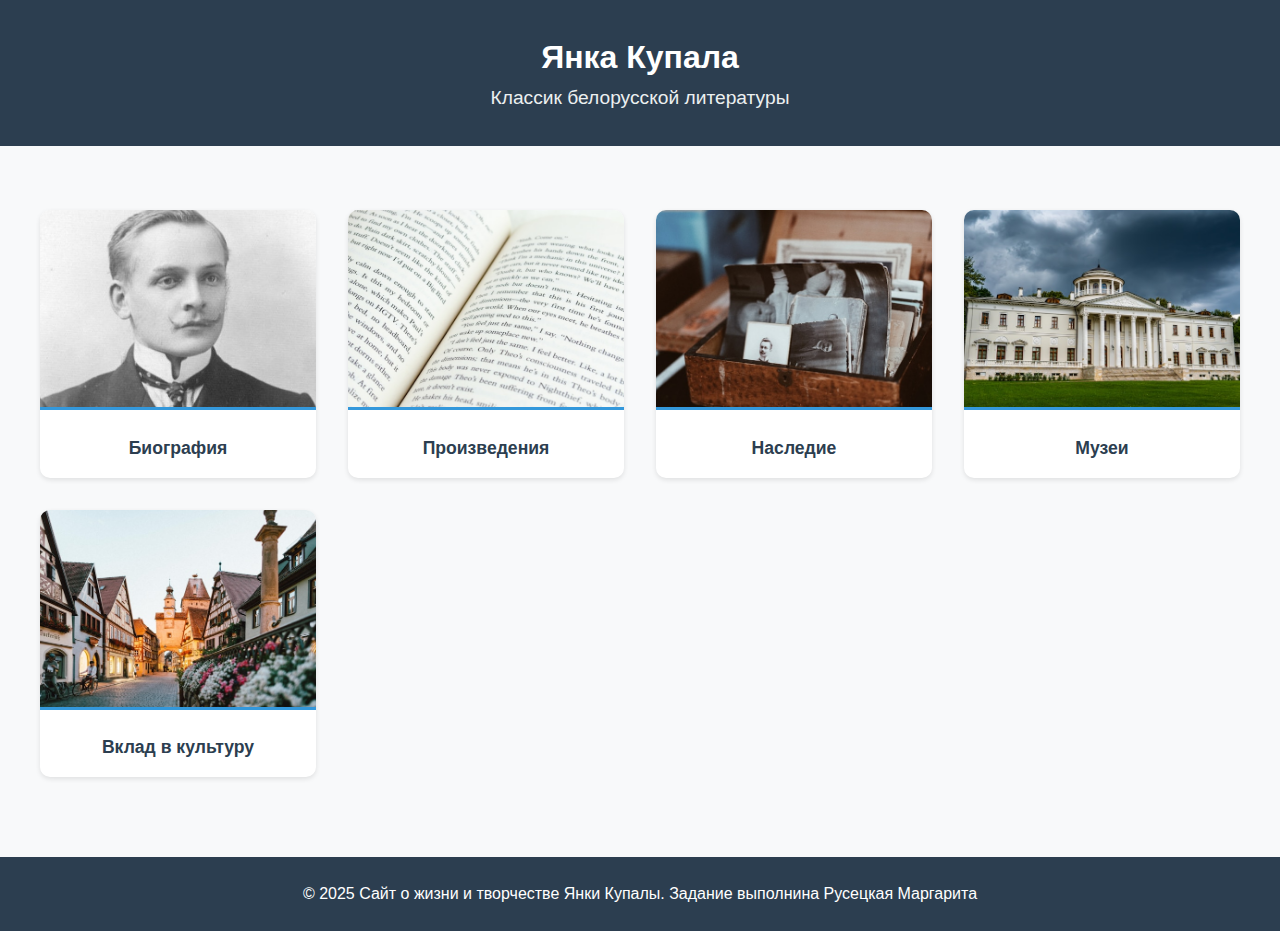
==== index.html @ 9d98ce6d "create website" ====
<!-- Файл index.html -->
<!DOCTYPE html>
<html lang="ru">
<head>
    <meta charset="UTF-8">
    <meta name="viewport" content="width=device-width, initial-scale=1.0">
    <title>Янка Купала | Главная</title>
    <link rel="stylesheet" href="./style.css">
</head>
<body>
    <div class="wrapper">
        <header class="header">
            <div class="container">
                <h1>Янка Купала</h1>
                <p class="subtitle">Классик белорусской литературы</p>
            </div>
        </header>
    
        <main class="main">
            <div class="container gallery">
                <a href="pages/biography.html" class="gallery-item">
                    <img src="img/bio2.jpg" alt="Биография">
                    <span>Биография</span>
                </a>
                <a href="pages/works.html" class="gallery-item">
                    <img src="img/works.jpg" alt="Произведения">
                    <span>Произведения</span>
                </a>
                <a href="pages/legacy.html" class="gallery-item">
                    <img src="img/legacy.jpg" alt="Наследие">
                    <span>Наследие</span>
                </a>
                <a href="pages/museums.html" class="gallery-item">
                    <img src="img/museums.jpg" alt="Музеи">
                    <span>Музеи</span>
                </a>
                <a href="pages/culture.html" class="gallery-item">
                    <img src="img/culture.jpg" alt="Вклад в культуру">
                    <span>Вклад в культуру</span>
                </a>
            </div>
        </main>
    
        <footer class="footer">
            <div class="container">
                <p>© 2025 Сайт о жизни и творчестве Янки Купалы. Задание выполнина Русецкая Маргарита</p>
            </div>
        </footer>
    </div>

</body>
</html>
---- style.css ----
/* Файл css/style.css */
* {
    margin: 0;
    padding: 0;
    box-sizing: border-box;
}
html{
	height: 100%;
}

body {
    font-family: 'Arial', sans-serif;
    line-height: 1.6;
    background: #f8f9fa;
	height: 100%;
}
.wrapper{
	display: flex;
	flex-direction: column;
	height: 100%;
}

.container {
    max-width: 1200px;
    margin: 0 auto;
    padding: 0 20px;
}

.header {
    background: #2c3e50;
    color: white;
    padding: 2rem 0;
    text-align: center;
    margin-bottom: 2rem;
}
.main{
	flex: 1 0 auto;
}

.subtitle {
    font-size: 1.2rem;
    color: #ecf0f1;
}

.gallery {
    display: grid;
    grid-template-columns: repeat(auto-fit, minmax(250px, 1fr));
    gap: 2rem;
    padding: 2rem 0;
}

.gallery-item {
    text-decoration: none;
    color: #2c3e50;
    transition: transform 0.3s ease;
    text-align: center;
    background: white;
    border-radius: 10px;
    overflow: hidden;
    box-shadow: 0 2px 5px rgba(0,0,0,0.1);
}


.gallery-item:hover {
    transform: translateY(-5px);
}

.gallery-item img {
    width: 100%;
    height: 200px;
    object-fit: cover;
    border-bottom: 3px solid #3498db;
}

.gallery-item span {
    display: block;
    padding: 1rem;
    font-weight: bold;
    font-size: 1.1rem;
}

.next-link{
    padding-left: 100px;
}

.footer {
	flex: 0 0 auto;
    background: #2c3e50;
    color: white;
    text-align: center;
    padding: 1.5rem 0;
    margin-top: 3rem;
}

@media (max-width: 768px) {
    .gallery {
        grid-template-columns: 1fr;
    }
    
    .gallery-item img {
        height: 150px;
    }

	.content-img{
		width: -webkit-fill-available;
	}
}
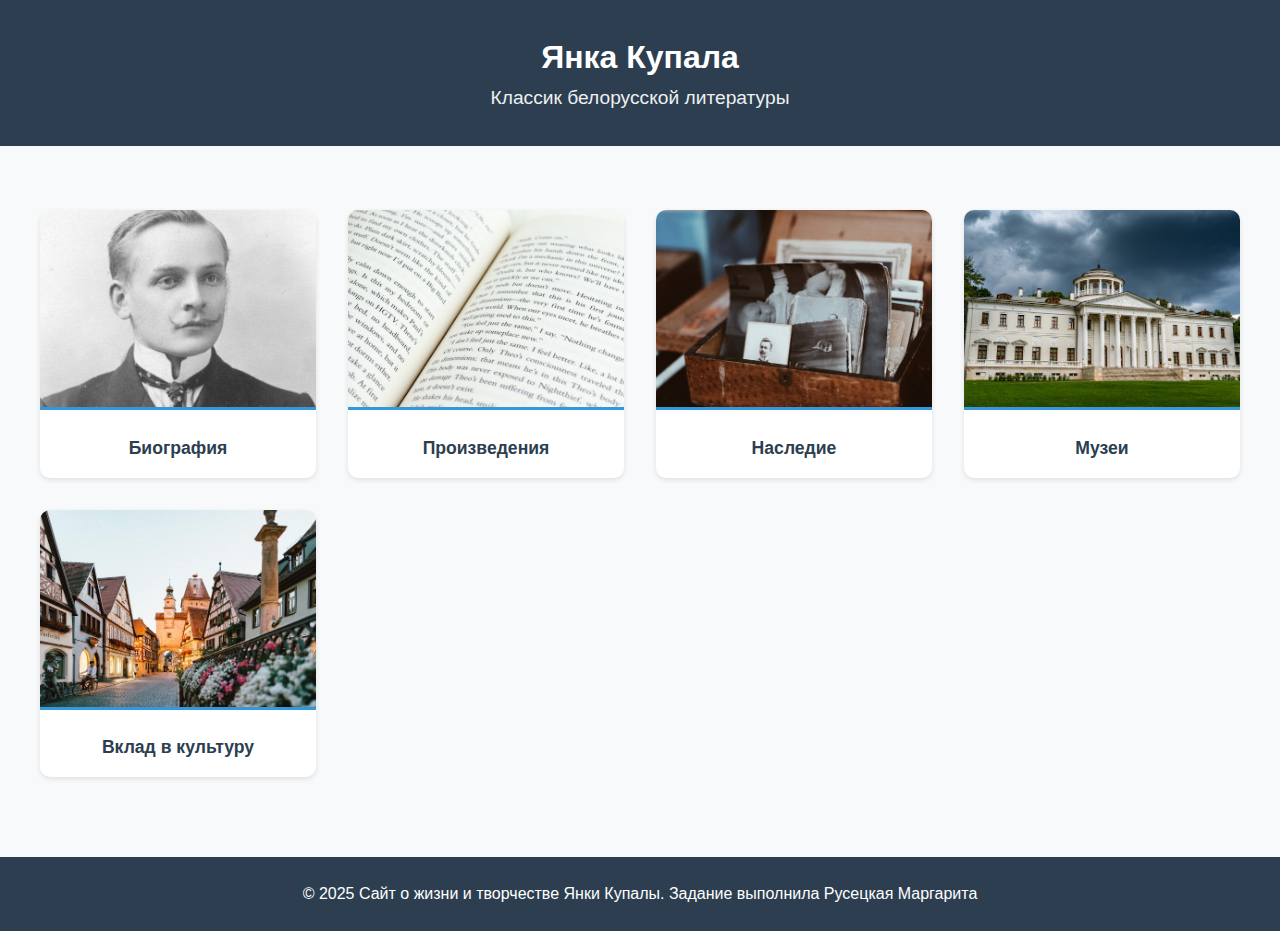
==== commit 50b82878: "fix symbol" ====
--- a/index.html
+++ b/index.html
@@ -43,7 +43,7 @@
     
         <footer class="footer">
             <div class="container">
-                <p>© 2025 Сайт о жизни и творчестве Янки Купалы. Задание выполнина Русецкая Маргарита</p>
+                <p>© 2025 Сайт о жизни и творчестве Янки Купалы. Задание выполнила Русецкая Маргарита</p>
             </div>
         </footer>
     </div>
